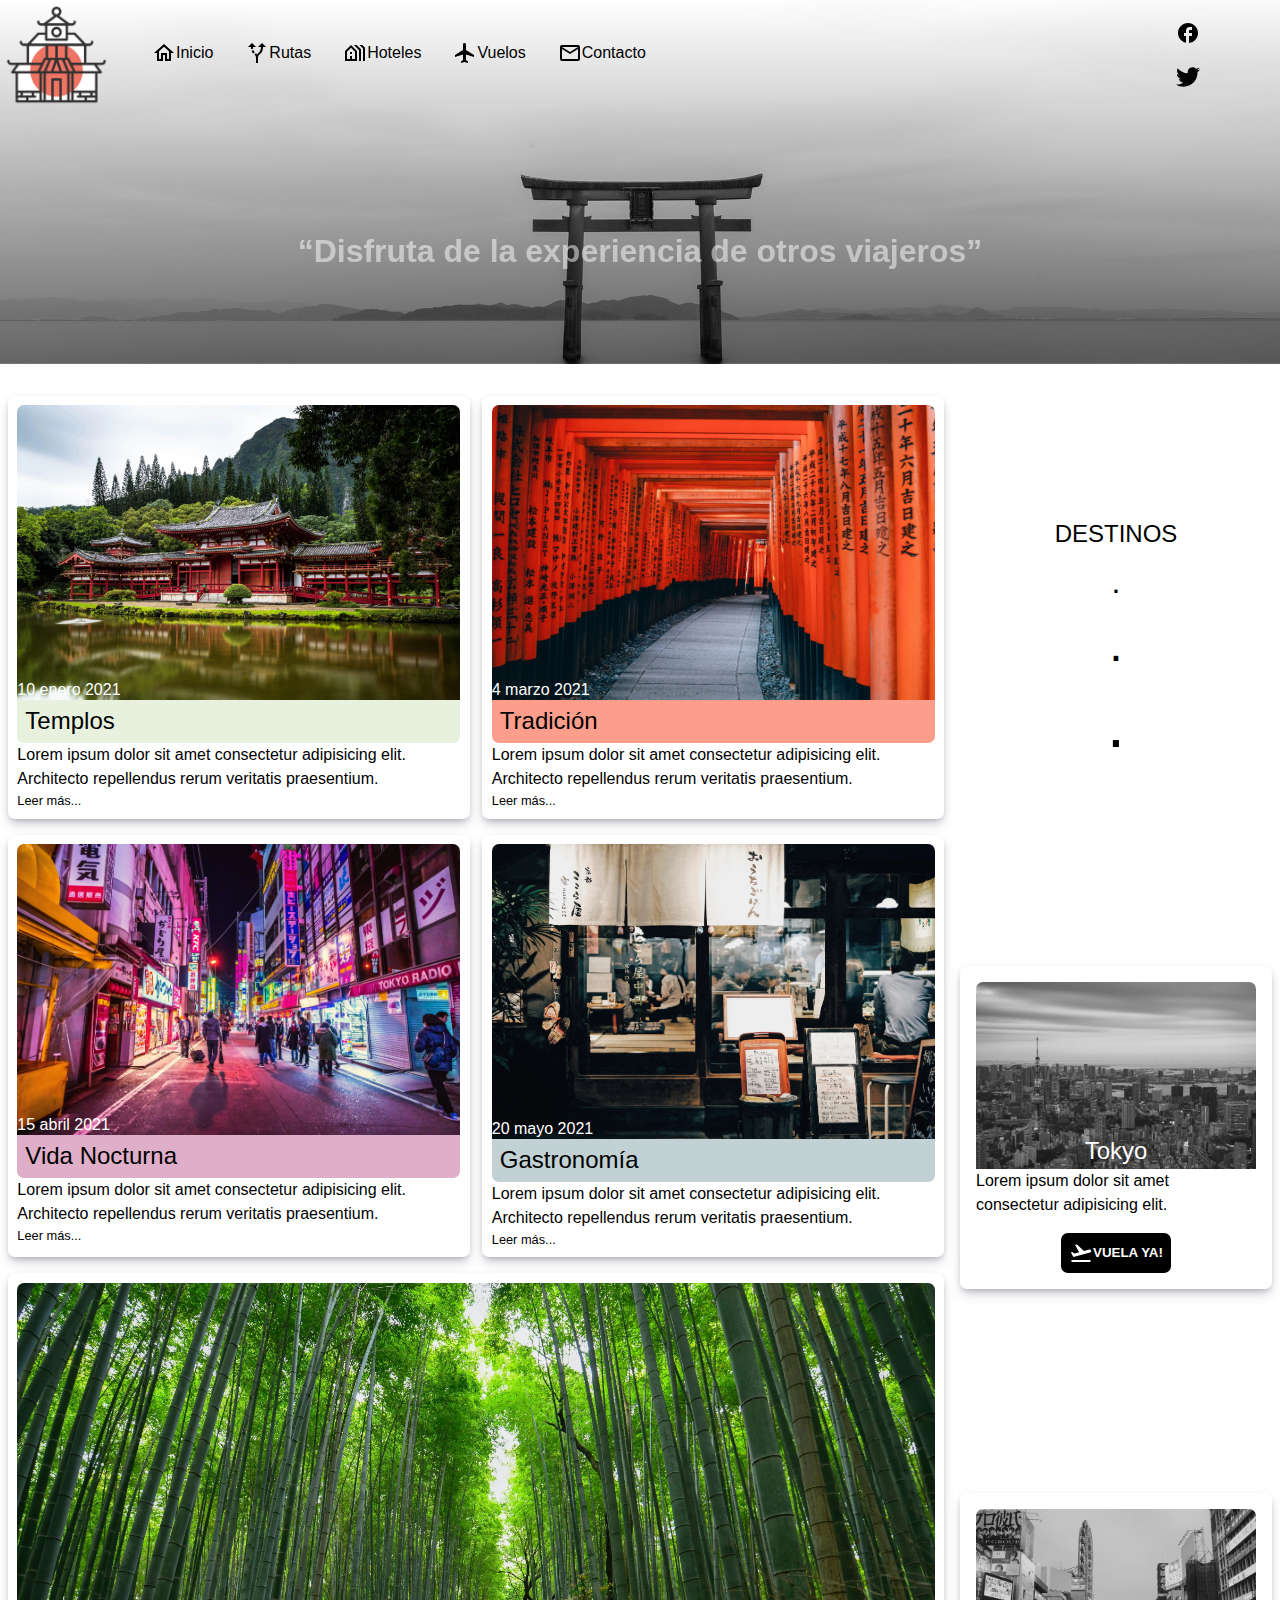
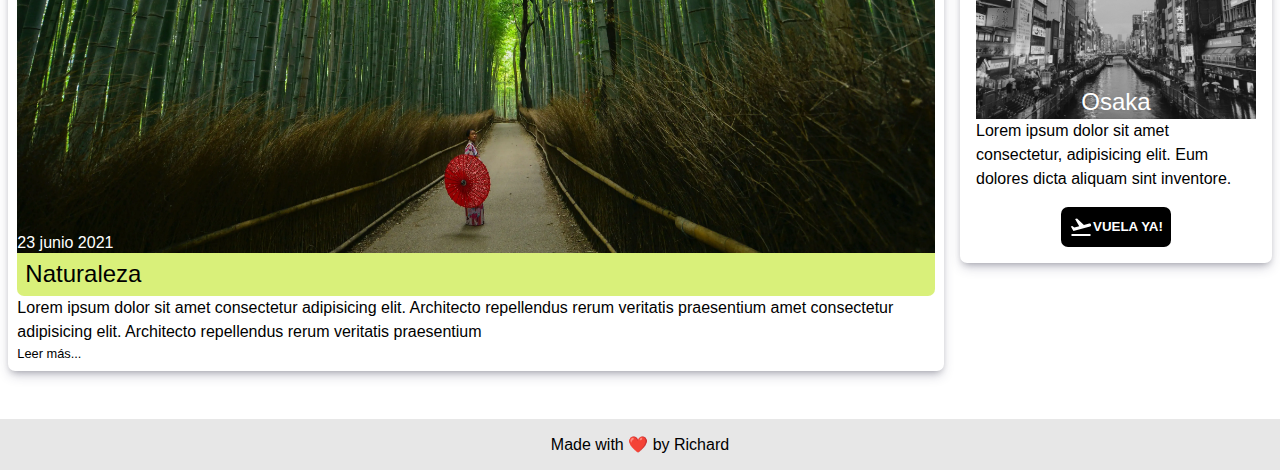
==== nivel-2/index.html @ aa63fc9d "nivel 2 finished" ====
<!DOCTYPE html>
<html lang="en">
  <head>
    <meta charset="UTF-8" />
    <meta http-equiv="X-UA-Compatible" content="IE=edge" />
    <meta name="viewport" content="width=device-width, initial-scale=1.0" />
    <title>Japan Tourism</title>
    <link rel="stylesheet" href="styles.css" />
  </head>
  <body>
    <div class="headerhero-flex_container">
      <header>
        <div class="logo">
          <img src="./assets/logo.png" alt="website logo" />
        </div>
        <nav class="navigation-bar">
          <a href="#inicio"> <img src="./assets/home.svg" alt="" />Inicio</a>

          <a href="#rutas"> <img src="./assets/route.svg" alt="" />Rutas</a>
          <a href="#hoteles"> <img src="./assets/hotel.svg" alt="" />Hoteles</a>
          <a href="#vuelos"> <img src="./assets/flights.svg" alt="" />Vuelos</a>
          <a href="#contacto">
            <img src="./assets/email.svg" alt="" />Contacto</a
          >
        </nav>
        <div class="social-networks">
          <a href="#inicio"> <img src="./assets/facebook.svg" alt="" /> </a>

          <a href="#rutas"> <img src="./assets/twitter.svg" alt="" /></a>
        </div>
      </header>

      <div class="hero">
        <h1>“Disfruta de la experiencia de otros viajeros”</h1>
      </div>
    </div>
    <main>
      <section class="articles-section">
        <article>
          <div>
            <img src="./assets/articles/temple.webp" alt="" />

            <time>10 enero 2021</time>
          </div>
          <h2 class="temples">Templos</h2>
          <p>
            Lorem ipsum dolor sit amet consectetur adipisicing elit. Architecto
            repellendus rerum veritatis praesentium.
          </p>
          <span>Leer más...</span>
        </article>
        <article>
          <div>
            <img src="./assets/articles/tradition.webp" alt="" />
            <time>4 marzo 2021</time>
          </div>
          <h2 class="tradition">Tradición</h2>
          <p>
            Lorem ipsum dolor sit amet consectetur adipisicing elit. Architecto
            repellendus rerum veritatis praesentium.
          </p>
          <span>Leer más...</span>
        </article>
        <article>
          <div>
            <img src="./assets/articles/nightlife.webp" alt="" />

            <time>15 abril 2021</time>
          </div>
          <h2 class="nightlife">Vida Nocturna</h2>
          <p>
            Lorem ipsum dolor sit amet consectetur adipisicing elit. Architecto
            repellendus rerum veritatis praesentium.
          </p>
          <span>Leer más...</span>
        </article>
        <article>
          <div>
            <img src="./assets/articles/food.webp" alt="" />

            <time>20 mayo 2021</time>
          </div>
          <h2 class="gastronomy">Gastronomía</h2>
          <p>
            Lorem ipsum dolor sit amet consectetur adipisicing elit. Architecto
            repellendus rerum veritatis praesentium.
          </p>
          <span>Leer más...</span>
        </article>
        <article>
          <div>
            <img src="./assets/articles/nature.webp" alt="" />
            <time>23 junio 2021</time>
          </div>
          <h2 class="nature">Naturaleza</h2>
          <p>
            Lorem ipsum dolor sit amet consectetur adipisicing elit. Architecto
            repellendus rerum veritatis praesentium amet consectetur adipisicing
            elit. Architecto repellendus rerum veritatis praesentium
          </p>
          <span>Leer más...</span>
        </article>
      </section>
      <aside class="articles-aside">
        <div>
        <h2>DESTINOS</h2>
        <p>.</p>
        <p>.</p>
        <p>.</p>

      </div>
        <article>
  
          <div>
          <img src="./assets/articles/tokyo.webp" alt="" />
          <h2>Tokyo</h2>
         
        </div>
        <p>Lorem ipsum dolor sit amet consectetur adipisicing elit. </p>
       <button><img src="assets/takeoffw.svg">VUELA YA!</button>
      </article>
       
        <article> <div>
          <img src="./assets/articles/osaka.webp" alt="" />
          <h2>Osaka</h2>
        </div>
        <p>Lorem ipsum dolor sit amet consectetur, adipisicing elit. Eum dolores dicta aliquam sint inventore.</p>
        <button><svg xmlns="http://www.w3.org/2000/svg" height="24px" viewBox="0 0 24 24" width="24px" fill="#FFFFFF"><path d="M0 0h24v24H0V0z" fill="none"/><path d="M2.5 19h19v2h-19v-2zm19.57-9.36c-.21-.8-1.04-1.28-1.84-1.06L14.92 10l-6.9-6.43-1.93.51 4.14 7.17-4.97 1.33-1.97-1.54-1.45.39 2.59 4.49L21 11.49c.81-.23 1.28-1.05 1.07-1.85z"/></svg>VUELA YA!</button>
      </aside>
    </main>
    <footer><div class="footer">Made with ❤️ by Richard</div></footer>
  </body>
</html>
---- nivel-2/styles.css ----
* {
  margin: 0px;
  padding: 0px;
  box-sizing: border-box;
  font-family: -apple-system, BlinkMacSystemFont, 'Segoe UI', Roboto, Oxygen,
    Ubuntu, Cantarell, 'Open Sans', 'Helvetica Neue', sans-serif;
}

.headerhero-flex_container {
  display: flex;
  flex-direction: column;
  background-image: linear-gradient(
      0deg,
      rgba(0, 0, 0, 0.571),
      rgba(255, 0, 0, 0)
    ),
    url(./assets/cabecera.jpg);
  background-position: center;
  background-size: 100%;
  background-repeat: no-repeat;
  min-height: 30vh;
}

header {
  display: flex;
  justify-content: space-around;
  width: 100vw;
}

.logo {
  display: flex;
  justify-content: center;
  flex: 1;
  width: 100%;
  max-height: 7rem;
  max-width: 7rem;
  align-items: center;
}

.logo img {
  width: 100%;
}

.navigation-bar {
  display: flex;
  justify-content: flex-start;
  align-items: center;
  flex: 5;
  padding: 2rem;
  flex-wrap: wrap;
}

.navigation-bar a {
  text-decoration: none;
  color: inherit;
  display: flex;
  align-items: center;
  margin-right: 1rem;
  padding: 0.5rem;
  border-radius: 7px;
  transition: transform 0.5s ease-in-out, background 0.5s ease-in-out;
}

.navigation-bar a:hover {
  background-color: rgba(255, 255, 255, 0.322);
  transform: scale(1.1);
}

.social-networks {
  display: flex;
  flex-direction: column;
  justify-content: center;
  align-items: center;
  flex: 1;
}

.social-networks a {
  text-decoration: none;
  color: inherit;
  display: flex;
  align-items: center;
  margin-top: 0.2rem;
  padding: 0.5rem;
  border-radius: 7px;
  transition: transform 0.5s ease-in-out, background 0.5s ease-in-out;
}
.social-networks a:hover {
  background-color: rgba(255, 255, 255, 0.322);
  transform: scale(1.1);
}

.hero {
  display: flex;
  justify-content: center;
  align-items: center;
  height: 25vh;
  margin-top: 2rem;
}

.hero h1 {
  text-align: center;
  opacity: 50%;
  color: white;
}
main {
  display: flex;
  margin-top: 1.5rem;
  margin-bottom: 1.5rem;
}

.articles-section {
  display: flex;
  flex-wrap: wrap;
  flex: 6;
  padding: 0.5rem;
}

.articles-section article {
  flex: 40%;
  margin-bottom: 1rem;
  padding: 1%;
  box-shadow: rgba(50, 50, 93, 0.25) 0px 6px 12px -2px,
    rgba(0, 0, 0, 0.3) 0px 3px 7px -3px;
  border-radius: 7px;
}

.articles-section article:nth-child(1) {
  margin-right: 0.8rem;
}
.articles-section article:nth-child(3) {
  margin-right: 0.8rem;
}

article p {
  font-weight: 200;
  line-height: 1.5rem;
}

.articles-section article:last-child {
  flex: 100%;
}

.articles-section article img {
  width: 100%;
  height: 100%;
  margin-bottom: -5px;
  border-radius: 7px 7px 0px 0px;
}

.articles-section article span {
  font-size: 0.8rem;
  cursor: pointer;
}

.articles-section article div {
  position: relative;
}
.articles-section article time {
  position: absolute;
  z-index: 1;
  bottom: 0;
  left: 0;
  color: white;

  font-weight: 200;
}
.articles-section article h2 {
  margin: 0;
  padding: 0;
  font-weight: 300;
  padding: 0.5rem;
  border-radius: 0px 0px 7px 7px;
}

.tradition {
  background-color: #f94a2789;
}

.temples {
  background-color: #cee3bc7c;
}

.nightlife {
  background-color: #c1609482;
}

.gastronomy {
  background-color: #7fa0a57b;
}

.nature {
  background-color: #b6e30085;
}

.articles-aside {
  flex: 2;
  display: flex;
  flex-direction: column;
  justify-content: space-evenly;
  padding: 0.5rem;
}

.articles-aside article {
  width: 100%;
  margin-top: 5rem;
  box-shadow: rgba(50, 50, 93, 0.25) 0px 6px 12px -2px,
    rgba(0, 0, 0, 0.3) 0px 3px 7px -3px;
  padding: 1rem;
  border-radius: 7px;
}
.articles-aside div {
  position: relative;
}

.articles-aside div {
  display: flex;
  flex-direction: column;
  justify-content: center;
  align-items: center;
}

.articles-aside div p {
  margin-top: 1rem;
}

.articles-aside div h2 {
  font-weight: 400;
}

.articles-aside div p:nth-child(2) {
  font-size: 2rem;
}
.articles-aside div p:nth-child(3) {
  font-size: 3rem;
}
.articles-aside div p:nth-child(4) {
  font-size: 4rem;
}

.articles-aside article img {
  border-radius: 7px 7px 0px 0px;

  max-width: 100%;
  max-height: 50%;
  filter: saturate(0);
  transition: filter 0.5s ease-in-out;
}

.articles-aside article img:hover {
  max-width: 100%;
  max-height: 50%;
  filter: saturate(1);
}

.articles-aside article h2 {
  position: absolute;
  bottom: 0;
  text-align: center;
  color: white;
  width: 100%;
  font-weight: 300;
  padding: 0.2rem;
}

.articles-aside article button {
  display: flex;
  align-items: center;
  margin: 0 auto;
  padding: 0.5rem;
  background-color: black;
  border-radius: 7px;
  border: none;
  color: white;
  font-weight: 700;
  margin-top: 1rem;
  cursor: pointer;
  transition: transform 0.4s ease-in-out;
}

.articles-aside article button:hover {
  transform: scale(1.2);
}

.footer {
  padding: 1rem;
  text-align: center;

  font-weight: 200;
  background-color: #c9c9c96f;
}

@media only screen and (max-width: 600px) {
  main {
    display: flex;
    flex-direction: column;
    margin-top: 1.5rem;
    margin-bottom: 1.5rem;
  }

  .hero {
    margin-top: 0.1rem;
  }

  .articles-section article {
    width: 50%;
    height: 50%;
    margin-bottom: 1rem;
  }

  .articles-section article time {
    font-size: 1rem;
  }
}

@media only screen and (max-device-width: 480px) {
  header {
    display: flex;
    justify-content: flex-start;
  }

  .headerhero-flex_container {
    background-position: bottom;
  }

  header .logo {
    display: flex;
    align-items: center;
    justify-content: center;
  }
  header .navigation-bar {
    flex-direction: column;
  }

  header .social-networks {
  }

  .hero {
    height: 10%;
  }

  .hero h1 {
    font-size: 1.7rem;
  }

  .navigation-bar {
    display: flex;
    justify-content: center;
    align-items: center;
    flex: 5;
    padding: 0.6rem;
    flex-wrap: wrap;
  }

  .articles-section {
    flex-direction: column;
  }
  .articles-section article {
    margin-bottom: 1rem;
    width: 100%;
    height: 100%;
  }
}
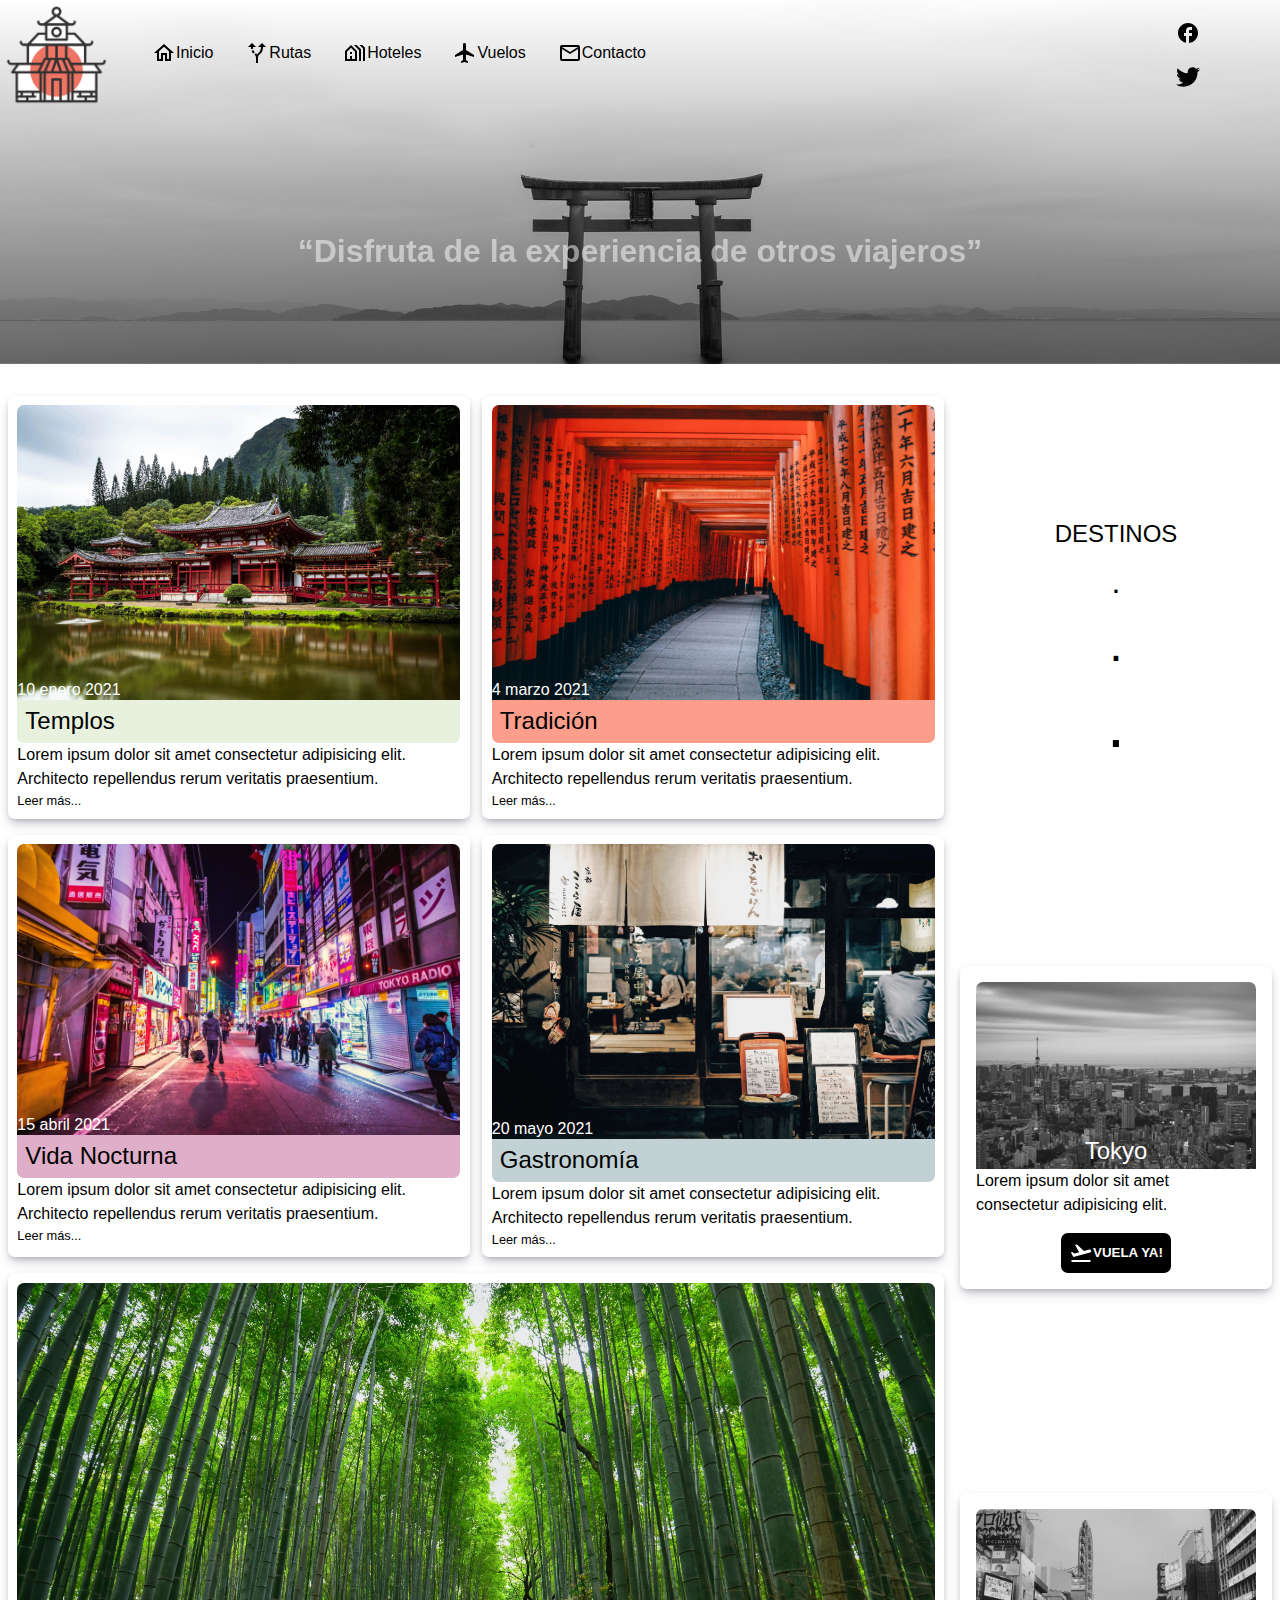
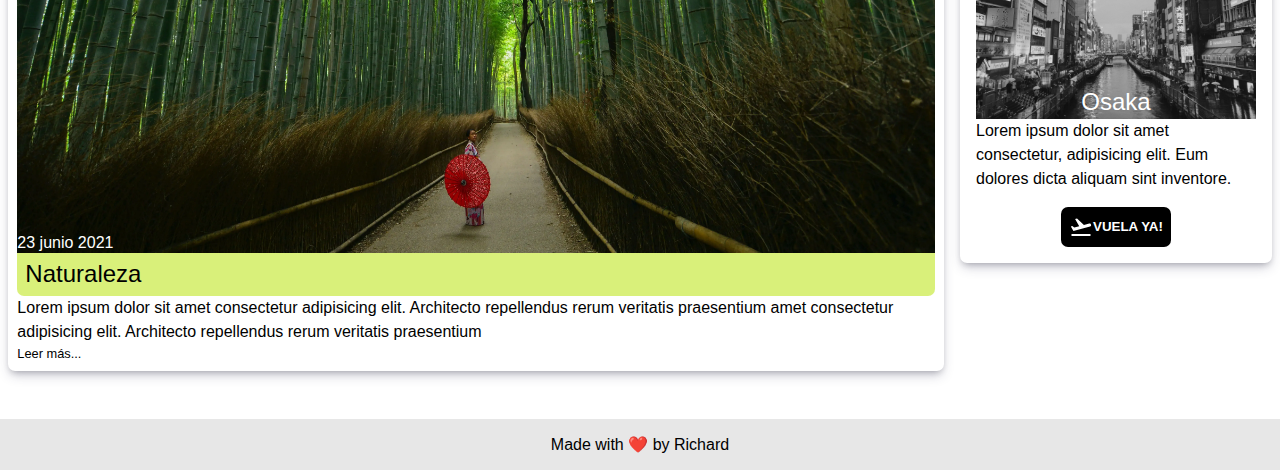
==== commit f9fe902e: "last fixes for responsiveness" ====
--- a/nivel-2/index.html
+++ b/nivel-2/index.html
@@ -14,7 +14,7 @@
           <img src="./assets/logo.png" alt="website logo" />
         </div>
         <nav class="navigation-bar">
-          <a href="#inicio"> <img src="./assets/home.svg" alt="" />Inicio</a>
+          <a href="#inicio"><img src="./assets/home.svg" alt="" />Inicio</a>
 
           <a href="#rutas"> <img src="./assets/route.svg" alt="" />Rutas</a>
           <a href="#hoteles"> <img src="./assets/hotel.svg" alt="" />Hoteles</a>
@@ -103,29 +103,31 @@
       </section>
       <aside class="articles-aside">
         <div>
-        <h2>DESTINOS</h2>
-        <p>.</p>
-        <p>.</p>
-        <p>.</p>
+          <h2>DESTINOS</h2>
+          <p>.</p>
+          <p>.</p>
+          <p>.</p>
+        </div>
+        <article>
+          <div>
+            <img src="./assets/articles/tokyo.webp" alt="" />
+            <h2>Tokyo</h2>
+          </div>
+          <p>Lorem ipsum dolor sit amet consectetur adipisicing elit.</p>
+          <button><img src="assets/takeoffw.svg" />VUELA YA!</button>
+        </article>
 
-      </div>
         <article>
-  
           <div>
-          <img src="./assets/articles/tokyo.webp" alt="" />
-          <h2>Tokyo</h2>
-         
-        </div>
-        <p>Lorem ipsum dolor sit amet consectetur adipisicing elit. </p>
-       <button><img src="assets/takeoffw.svg">VUELA YA!</button>
-      </article>
-       
-        <article> <div>
-          <img src="./assets/articles/osaka.webp" alt="" />
-          <h2>Osaka</h2>
-        </div>
-        <p>Lorem ipsum dolor sit amet consectetur, adipisicing elit. Eum dolores dicta aliquam sint inventore.</p>
-        <button><svg xmlns="http://www.w3.org/2000/svg" height="24px" viewBox="0 0 24 24" width="24px" fill="#FFFFFF"><path d="M0 0h24v24H0V0z" fill="none"/><path d="M2.5 19h19v2h-19v-2zm19.57-9.36c-.21-.8-1.04-1.28-1.84-1.06L14.92 10l-6.9-6.43-1.93.51 4.14 7.17-4.97 1.33-1.97-1.54-1.45.39 2.59 4.49L21 11.49c.81-.23 1.28-1.05 1.07-1.85z"/></svg>VUELA YA!</button>
+            <img src="./assets/articles/osaka.webp" alt="" />
+            <h2>Osaka</h2>
+          </div>
+          <p>
+            Lorem ipsum dolor sit amet consectetur, adipisicing elit. Eum
+            dolores dicta aliquam sint inventore.
+          </p>
+          <button><img src="assets/takeoffw.svg" />VUELA YA!</button>
+        </article>
       </aside>
     </main>
     <footer><div class="footer">Made with ❤️ by Richard</div></footer>
--- a/nivel-2/styles.css
+++ b/nivel-2/styles.css
@@ -4,6 +4,11 @@
   box-sizing: border-box;
   font-family: -apple-system, BlinkMacSystemFont, 'Segoe UI', Roboto, Oxygen,
     Ubuntu, Cantarell, 'Open Sans', 'Helvetica Neue', sans-serif;
+}
+
+body {
+  overflow-x: hidden;
+  width: 100vw;
 }
 
 .headerhero-flex_container {
@@ -208,11 +213,9 @@
   padding: 1rem;
   border-radius: 7px;
 }
+
 .articles-aside div {
   position: relative;
-}
-
-.articles-aside div {
   display: flex;
   flex-direction: column;
   justify-content: center;
@@ -247,8 +250,6 @@
 }
 
 .articles-aside article img:hover {
-  max-width: 100%;
-  max-height: 50%;
   filter: saturate(1);
 }
 
@@ -315,6 +316,7 @@
 @media only screen and (max-device-width: 480px) {
   header {
     display: flex;
+    flex-direction: column;
     justify-content: flex-start;
   }
 
@@ -322,16 +324,17 @@
     background-position: bottom;
   }
 
-  header .logo {
+  .logo {
     display: flex;
-    align-items: center;
-    justify-content: center;
-  }
-  header .navigation-bar {
-    flex-direction: column;
+    margin: 0 auto;
+  }
+
+  .logo img {
+    width: 3.5rem;
   }
 
   header .social-networks {
+    flex-direction: row;
   }
 
   .hero {
